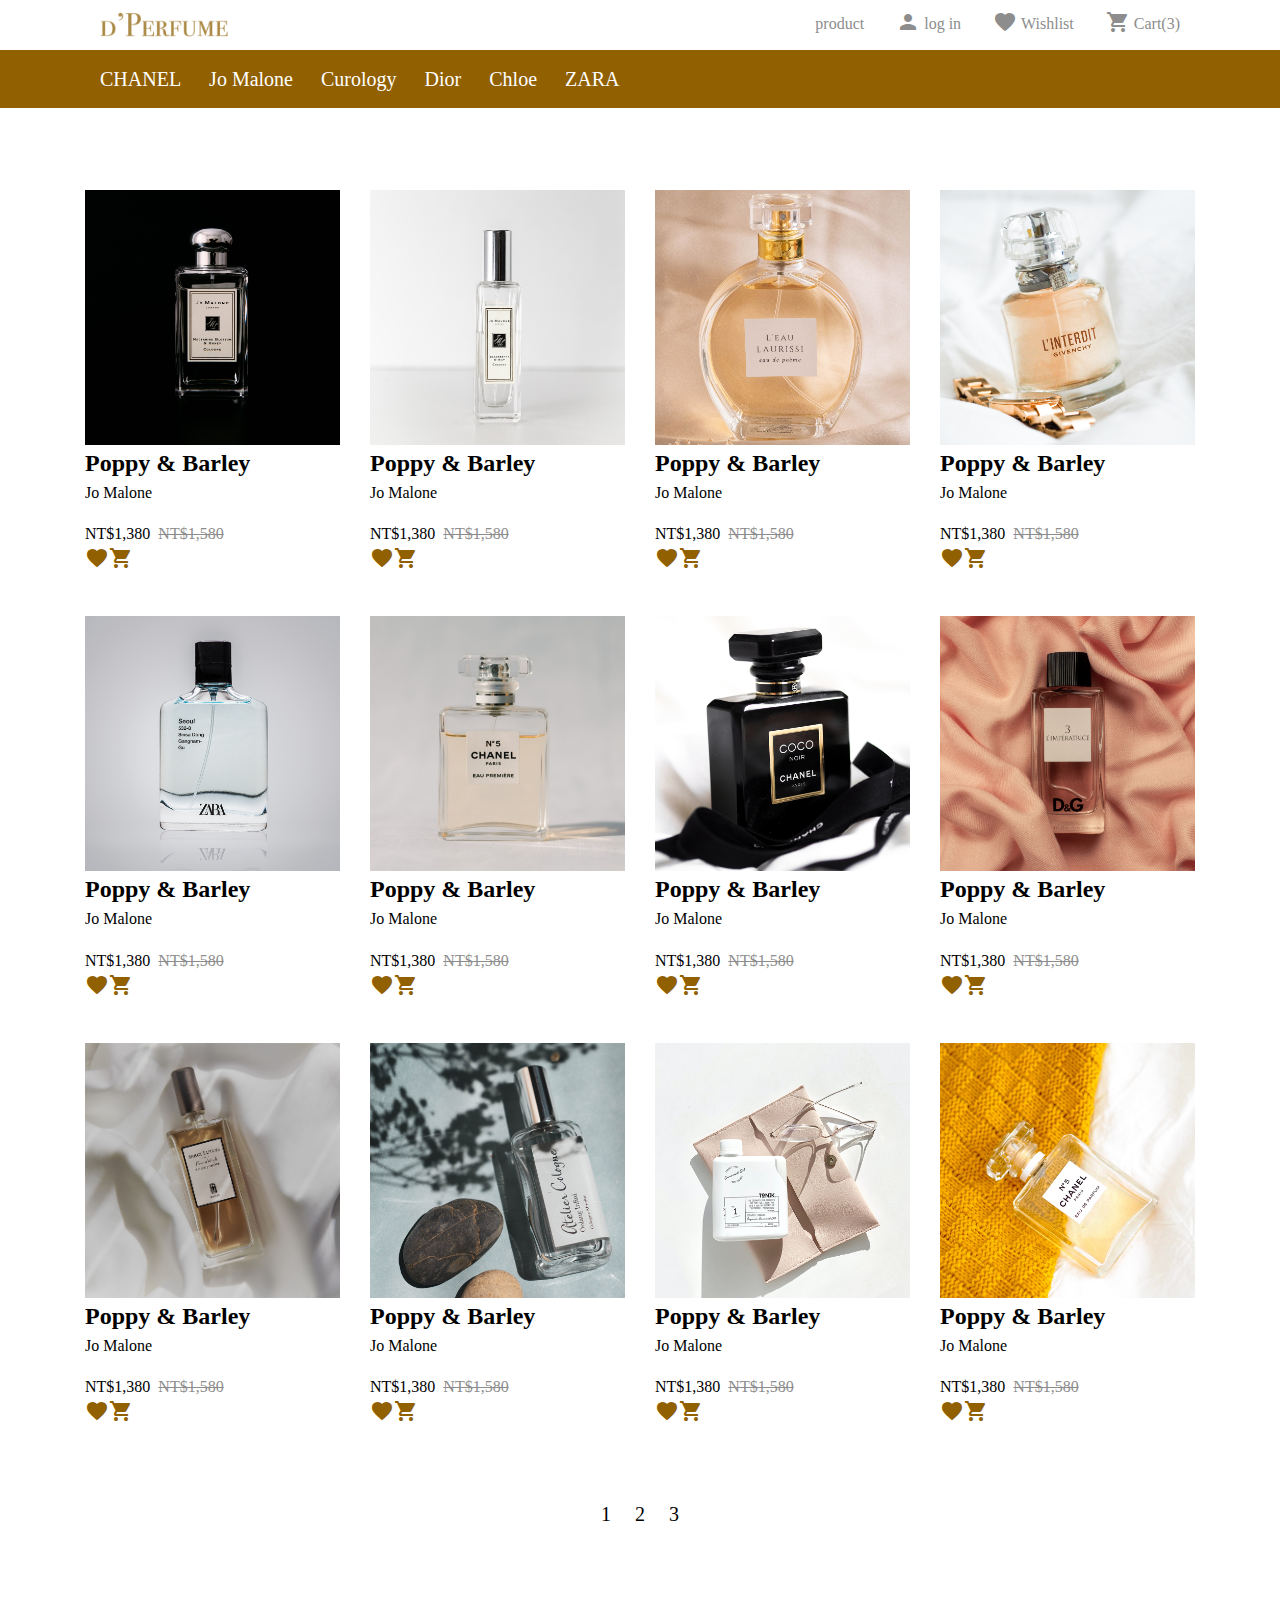
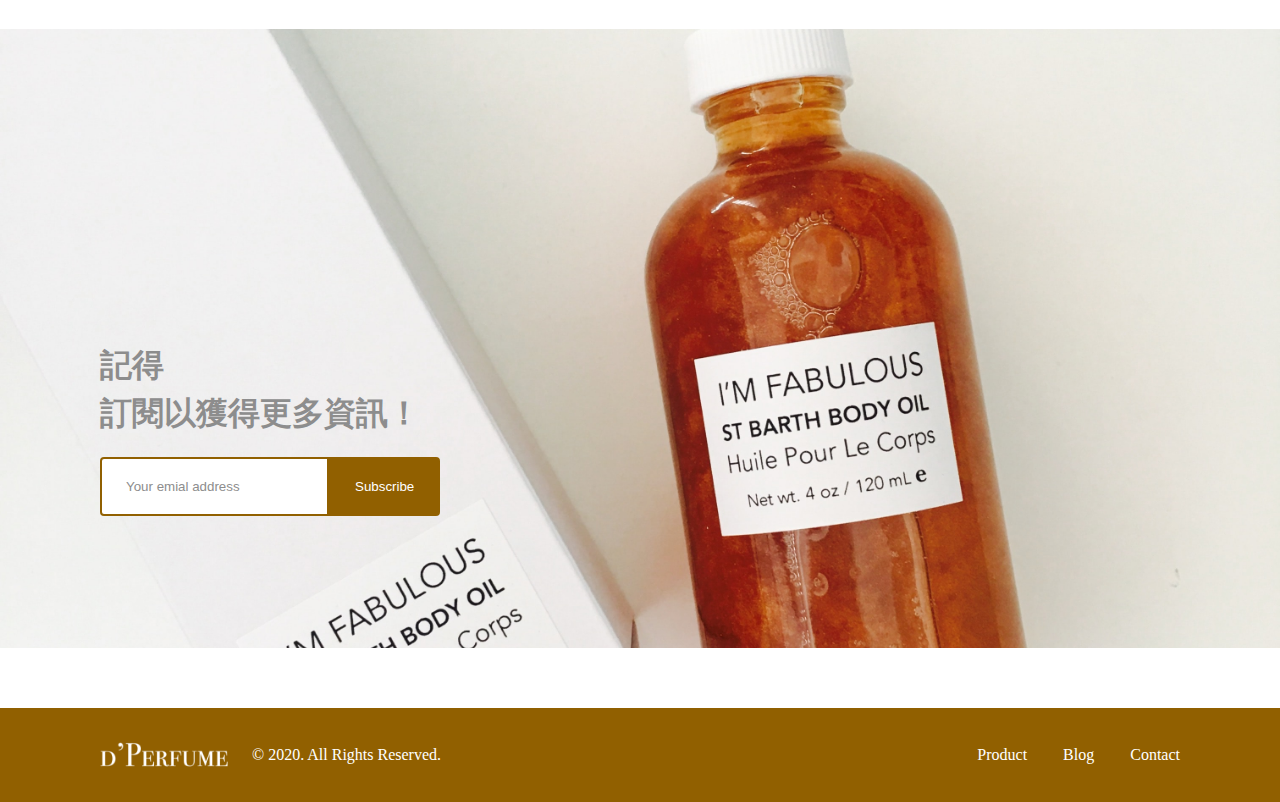
==== product.html @ 12d3c9f4 "專題審核初版" ====
<!DOCTYPE html>
<html lang="en">
<head>
    <meta charset="UTF-8">
    <meta name="viewport" content="width=device-width, initial-scale=1.0">
    <title>index</title>
    <!-- css -->
    <link rel="stylesheet" href="/css/all.css">
    <!-- Google Fonts -->
    <link rel="preconnect" href="https://fonts.googleapis.com">
    <link rel="preconnect" href="https://fonts.gstatic.com" crossorigin>
    <link href="https://fonts.googleapis.com/css2?family=Roboto:wght@100;300;400&display=swap" rel="stylesheet">
    <form action="#">
     <!-- Material Icons -->
    <link rel="stylesheet" href="https://fonts.googleapis.com/icon?family=Material+Icons">
</head>
<body>
    <div class="header">
        <div class="container d-flex jcsb aic">
            <h1><a href="index.html"><img src="./image/index/d’Perfume.png" alt="logo"></a></h1>
            <ul class="menu d-flex aic">
                <li>
                    <a href="/product.html">
                        <span class="material-icons">house</span>
                        <p>product</p>
                    </a>
                </li>
                <li>
                    <a href="#">
                        <span class="material-icons">person</span>
                        <p>log in</p>
                    </a>
                </li>
                <li>
                    <a href="#">
                        <span class="material-icons">favorite</span>
                        <p>Wishlist</p>
                    </a>
                </li>
                <li>
                    <a href="#">
                        <span class="material-icons">shopping_cart</span>
                        <p>Cart(3)</p>
                    </a>
                </li>
            </ul>
        </div>
    </div>

    <div class="navbar">
        <div class="container">
            <ul class="menu d-flex">
                <li><a href="#">CHANEL</a></li>
                <li><a href="#">Jo Malone</a></li>
                <li><a href="#">Curology</a></li>
                <li><a href="#">Dior</a></li>
                <li><a href="#">Chloe</a></li>
                <li><a href="#">ZARA</a></li>
            </ul>
        </div>
    </div>

    <div class="card-list">
        <ul class="container d-flex jcc">
            <li class="sale-card">
                <div class="card-pic">
                    <img src="/image/product/products1.jpg" alt="poppy">
                </div>
                <div class="card-text">
                    <h4>Poppy & Barley</h4>
                    <p>Jo Malone</p>
                    <span>NT$1,380</span><span class="original-price">NT$1,580</span><br>
                    <a href="#"><span class="material-icons">favorite</span></a><a><span class="material-icons">shopping_cart</span></a>
                </div>
            </li>
            <li class="sale-card">
                <div class="card-pic">
                    <img src="/image/product/products2.jpg" alt="poppy">
                </div>
                <div class="card-text">
                    <h4>Poppy & Barley</h4>
                    <p>Jo Malone</p>
                    <span>NT$1,380</span><span class="original-price">NT$1,580</span><br>
                    <a href="#"><span class="material-icons">favorite</span></a><a><span class="material-icons">shopping_cart</span></a>
                </div>
            </li>
            <li class="sale-card">
                <div class="card-pic">
                    <img src="/image/product/products3.jpg" alt="poppy">
                </div>
                <div class="card-text">
                    <h4>Poppy & Barley</h4>
                    <p>Jo Malone</p>
                    <span>NT$1,380</span><span class="original-price">NT$1,580</span><br>
                    <a href="#"><span class="material-icons">favorite</span></a><a><span class="material-icons">shopping_cart</span></a>
                </div>
            </li>
            <li class="sale-card">
                <div class="card-pic">
                    <img src="/image/product/products4.jpg" alt="poppy">
                </div>
                <div class="card-text">
                    <h4>Poppy & Barley</h4>
                    <p>Jo Malone</p>
                    <span>NT$1,380</span><span class="original-price">NT$1,580</span><br>
                    <a href="#"><span class="material-icons">favorite</span></a><a><span class="material-icons">shopping_cart</span></a>
                </div>
            </li>
            <li class="sale-card">
                <div class="card-pic">
                    <img src="/image/product/products5.jpg" alt="poppy">
                </div>
                <div class="card-text">
                    <h4>Poppy & Barley</h4>
                    <p>Jo Malone</p>
                    <span>NT$1,380</span><span class="original-price">NT$1,580</span><br>
                    <a href="#"><span class="material-icons">favorite</span></a><a><span class="material-icons">shopping_cart</span></a>
                </div>
            </li>
            <li class="sale-card">
                <div class="card-pic">
                    <img src="/image/product/products6.png" alt="poppy">
                </div>
                <div class="card-text">
                    <h4>Poppy & Barley</h4>
                    <p>Jo Malone</p>
                    <span>NT$1,380</span><span class="original-price">NT$1,580</span><br>
                    <a href="#"><span class="material-icons">favorite</span></a><a><span class="material-icons">shopping_cart</span></a>
                </div>
            </li>
            <li class="sale-card">
                <div class="card-pic">
                    <img src="/image/product/products7.jpg" alt="poppy">
                </div>
                <div class="card-text">
                    <h4>Poppy & Barley</h4>
                    <p>Jo Malone</p>
                    <span>NT$1,380</span><span class="original-price">NT$1,580</span><br>
                    <a href="#"><span class="material-icons">favorite</span></a><a><span class="material-icons">shopping_cart</span></a>
                </div>
            </li>
            <li class="sale-card">
                <div class="card-pic">
                    <img src="/image/product/products8.jpg" alt="poppy">
                </div>
                <div class="card-text">
                    <h4>Poppy & Barley</h4>
                    <p>Jo Malone</p>
                    <span>NT$1,380</span><span class="original-price">NT$1,580</span><br>
                    <a href="#"><span class="material-icons">favorite</span></a><a><span class="material-icons">shopping_cart</span></a>
                </div>
            </li>
            <li class="sale-card">
                <div class="card-pic">
                    <img src="/image/product/products9.jpg" alt="poppy">
                </div>
                <div class="card-text">
                    <h4>Poppy & Barley</h4>
                    <p>Jo Malone</p>
                    <span>NT$1,380</span><span class="original-price">NT$1,580</span><br>
                    <a href="#"><span class="material-icons">favorite</span></a><a><span class="material-icons">shopping_cart</span></a>
                </div>
            </li>
            <li class="sale-card">
                <div class="card-pic">
                    <img src="/image/product/products10.jpg" alt="poppy">
                </div>
                <div class="card-text">
                    <h4>Poppy & Barley</h4>
                    <p>Jo Malone</p>
                    <span>NT$1,380</span><span class="original-price">NT$1,580</span><br>
                    <a href="#"><span class="material-icons">favorite</span></a><a><span class="material-icons">shopping_cart</span></a>
                </div>
            </li>
            <li class="sale-card">
                <div class="card-pic">
                    <img src="/image/product/products11.jpg" alt="poppy">
                </div>
                <div class="card-text">
                    <h4>Poppy & Barley</h4>
                    <p>Jo Malone</p>
                    <span>NT$1,380</span><span class="original-price">NT$1,580</span><br>
                    <a href="#"><span class="material-icons">favorite</span></a><a><span class="material-icons">shopping_cart</span></a>
                </div>
            </li>
            <li class="sale-card">
                <div class="card-pic">
                    <img src="/image/product/products12.jpg" alt="poppy">
                </div>
                <div class="card-text">
                    <h4>Poppy & Barley</h4>
                    <p>Jo Malone</p>
                    <span>NT$1,380</span><span class="original-price">NT$1,580</span><br>
                    <a href="#"><span class="material-icons">favorite</span></a><a><span class="material-icons">shopping_cart</span></a>
                </div>
            </li>
        </ul>
        <div class="page">
            <a href="#" class="mr-20">1</a>
            <a href="#" class="mr-20">2</a>
            <a href="#">3</a>
        </div>
    </div>

    <div class="subs">
        <div class="container">
            <div class="subs-text">
                <h3>記得<br>訂閱以獲得更多資訊！</h3>
                <form action="#">
                    <input type="text" value="Your emial address"><input type="submit" value="Subscribe"></submit>
    
                </form>
            </div>
        </div>
    </div>
    
    <div class="footer">
            <div class="container d-flex jcsb aic">
                <div class="copyright">
                    <a href="#"><img src="/image/index/d’Logo.png" alt="logo"></a>
                    <span>© 2020. All Rights Reserved.</span>
                </div>
                    <ul class="menu d-flex">
                        <li><a href="#">Product</a></li>
                        <li><a href="#">Blog</a></li>
                        <li><a href="#">Contact</a></li>
                    </ul>
            </div>
    </div>
</body>
</html>
---- css/all.css ----
@charset "UTF-8";
/* http://meyerweb.com/eric/tools/css/reset/ 
   v2.0 | 20110126
   License: none (public domain)
*/
html, body, div, span, applet, object, iframe,
h1, h2, h3, h4, h5, h6, p, blockquote, pre,
a, abbr, acronym, address, big, cite, code,
del, dfn, em, img, ins, kbd, q, s, samp,
small, strike, strong, sub, sup, tt, var,
b, u, i, center,
dl, dt, dd, ol, ul, li,
fieldset, form, label, legend,
table, caption, tbody, tfoot, thead, tr, th, td,
article, aside, canvas, details, embed,
figure, figcaption, footer, header, hgroup,
menu, nav, output, ruby, section, summary,
time, mark, audio, video {
  margin: 0;
  padding: 0;
  border: 0;
  font-size: 100%;
  font: inherit;
  vertical-align: baseline;
}

/* HTML5 display-role reset for older browsers */
article, aside, details, figcaption, figure,
footer, header, hgroup, menu, nav, section {
  display: block;
}

body {
  line-height: 1;
}

ol, ul {
  list-style: none;
}

blockquote, q {
  quotes: none;
}

blockquote:before, blockquote:after,
q:before, q:after {
  content: "";
  content: none;
}

table {
  border-collapse: collapse;
  border-spacing: 0;
}

/* 自定義reset */
*, *:before, *:after {
  box-sizing: border-box;
  /*outline: 1px solid;*/
}

img {
  max-width: 100%;
  vertical-align: middle;
}

span {
  vertical-align: middle;
}

a {
  text-decoration: none;
}
a:hover {
  opacity: 0.8;
}

/* 通用樣式 */
body {
  font-family: "SF Pro Text", "Pingfang";
  line-height: 1.5;
}

.container {
  max-width: 1110px;
  margin: 0 auto;
  padding: 0 15px;
}

h2 {
  font-size: 40px;
  font-weight: bold;
}

h3 {
  font-size: 32px;
  font-weight: bold;
}

h4 {
  font-size: 24px;
  font-weight: bold;
}

a {
  color: #916000;
}
a:hover {
  opacity: 0.8;
}

.d-flex {
  display: flex;
}

.jcsb {
  justify-content: space-between;
}

.row-reverse {
  flex-direction: row-reverse;
}

.aic {
  align-items: center;
}

.jcc {
  justify-content: center;
}

.mr-20 {
  margin-right: 20px;
}

.mb-60 {
  margin-bottom: 60px;
}

/*Pages*/
/* index 樣式 */
.header {
  background: #fff;
}
.header a {
  color: #8D8D8D;
}
.header span {
  margin-top: 10px;
}
.header .menu {
  gap: 32px;
}
.header .menu p {
  display: inline;
}
@media (max-width: 767px) {
  .header .menu {
    max-height: 0px;
    overflow: hidden;
  }
}

.banner {
  background-image: url(/image/index/banner.jpg);
  background-size: cover;
  background-repeat: no-repeat;
  padding: 295px 0;
}
.banner h2, .banner p {
  color: #fff;
}
.banner p {
  font-size: 24px;
  margin-bottom: 16px;
}
.banner .bn-text {
  width: 50%;
  margin-left: auto;
}
.banner input[type=button] {
  text-align: center;
  font-size: 20px;
  color: #fff;
  background: none;
  border: 2px solid #FFFFFF;
  border-radius: 30px;
  padding: 8px 132px;
}
.banner input[type=button]:hover {
  background: rgba(255, 255, 255, 0.2);
  color: #fff;
}
@media (max-width: 767px) {
  .banner .bn-text {
    width: 100%;
    text-align: center;
    margin: 0 auto;
  }
}

.product-list p {
  font-size: 20px;
  margin-bottom: 52px;
}
@media (max-width: 767px) {
  .product-list p p {
    margin-bottom: 8px;
  }
}
.product-list .info-text, .product-list .info-pic, .product-list .info-text-double, .product-list .info-text-double {
  max-width: 50%;
  overflow: clip;
}
@media (max-width: 767px) {
  .product-list .info-text, .product-list .info-pic, .product-list .info-text-double, .product-list .info-text-double {
    max-width: 100%;
  }
}
.product-list .info-text, .product-list .info-text-double {
  padding: 0 110px;
  align-self: center;
}
@media (max-width: 992px) {
  .product-list .info-text, .product-list .info-text-double {
    padding: 0 55px;
  }
}
@media (max-width: 767px) {
  .product-list .info-text, .product-list .info-text-double {
    padding: 0px;
  }
}
.product-list .info-text-double {
  padding: 92px 110px;
}
.product-list .info-text-double h4 {
  margin-bottom: 4px;
}
.product-list .info-text-double p {
  font-size: 16px;
}
@media (max-width: 767px) {
  .product-list .info-text-double {
    padding: 0px;
  }
  .product-list .info-text-double p {
    margin-bottom: 20px;
  }
}
.product-list .btn {
  display: block;
  text-align: center;
  color: #000;
  border: 1px solid #000;
  border-radius: 30px;
  padding: 18px;
}
.product-list .btn a {
  display: block;
}
.product-list .btn:hover {
  background: rgba(0, 0, 0, 0.2);
}
@media (max-width: 767px) {
  .product-list .container .info-card {
    flex-direction: column;
  }
}

.sale-list {
  background: #E0E0E0;
  padding: 40px 0;
}
.sale-list .container {
  gap: 30px;
}
@media (max-width: 767px) {
  .sale-list .container {
    flex-direction: column;
    justify-content: center;
    align-items: center;
  }
}
.sale-list .card-pic {
  margin-bottom: 8px;
}
@media (max-width: 767px) {
  .sale-list .card-pic {
    max-width: 768px;
    overflow: clip;
  }
}

p, span {
  margin-bottom: 16px;
}

.original-price {
  color: #8D8D8D;
  text-decoration: line-through;
  margin-left: 8px;
}

@media (max-width: 767px) {
  .sale-list {
    max-width: 100%;
  }
}

.news .news-text {
  max-width: 32%;
  margin-left: 30px;
  align-self: center;
}
@media (max-width: 767px) {
  .news .news-text {
    max-width: 100%;
    margin: 0;
  }
}
.news p {
  margin-bottom: 16px;
}
.news .text-b {
  font-size: 20px;
}
@media (max-width: 767px) {
  .news .container {
    flex-direction: column;
  }
}

.subs {
  background-image: url(/image/index/footer.jpg);
  background-size: cover;
  background-position: center;
  padding: 312px 0 132px 0;
}
@media (max-width: 767px) {
  .subs {
    background-position: left;
    background-size: 150%;
  }
}
.subs h3 {
  color: #8D8D8D;
  padding-bottom: 20px;
}
.subs input[type=text] {
  background: #FFF;
  color: #8D8D8D;
  border: 2px solid #916000;
  border-radius: 4px 0 0 4px;
  padding: 20px 24px;
}
.subs input[type=submit] {
  background: #916000;
  color: #FFF;
  border: 2px solid #916000;
  border-radius: 0 4px 4px 0;
  padding: 20px 24px;
}

.footer {
  background: #916000;
  padding: 28px 0;
}
.footer a, .footer span {
  color: #FFFFFF;
}
.footer img {
  margin-right: 20px;
}
.footer .menu {
  gap: 36px;
}
@media (max-width: 767px) {
  .footer .menu {
    width: 0px;
    max-height: 0px;
    overflow: hidden;
    display: none;
  }
}

.banner, .product-list, .sale-list, .news, .subs {
  margin-bottom: 60px;
}
@media (max-width: 767px) {
  .banner, .product-list, .sale-list, .news, .subs {
    margin-bottom: 40px;
  }
}

/* product 樣式 */
.header {
  background: #fff;
}
.header a {
  color: #8D8D8D;
}
.header span {
  margin-top: 10px;
}
.header .menu {
  gap: 32px;
}
.header .menu p {
  display: inline;
}
@media (max-width: 767px) {
  .header {
    padding: 9px 0;
  }
  .header img {
    width: 128px;
  }
  .header .menu {
    max-height: 0px;
    overflow: hidden;
  }
}

.navbar {
  background: #916000;
  margin-bottom: 42px;
}
.navbar .menu {
  gap: 28px;
}
.navbar a {
  display: block;
  color: #FFF;
  font-size: 20px;
  padding: 14px 0;
}
@media (max-width: 767px) {
  .navbar {
    max-height: 0px;
    overflow: hidden;
  }
  .navbar img {
    width: 128px;
  }
}

.card-list {
  padding: 40px 0;
}
.card-list .container {
  gap: 30px;
}
.card-list .container {
  max-width: 100%;
  flex-wrap: wrap;
}
@media (max-width: 767px) {
  .card-list .container {
    max-width: 100%;
    flex-wrap: wrap;
    justify-content: center;
  }
}
.card-list .card-pic {
  max-width: 255px;
  overflow: clip;
}
.card-list a {
  color: #916000;
}
.card-list .original-price {
  color: #8D8D8D;
  text-decoration: line-through;
  margin-left: 8px;
}
.card-list .page {
  text-align: center;
  margin: 60px 0;
}
@media (max-width: 767px) {
  .card-list .page {
    margin: 40px 0;
  }
}
.card-list .page a {
  font-size: 20px;
  color: #000;
}
.card-list .page a:hover {
  color: #916000;
  text-decoration: underline;
}

.subs {
  background-image: url(/image/index/footer.jpg);
  background-size: cover;
  background-position: center;
  padding: 312px 0 132px 0;
}
@media (max-width: 767px) {
  .subs {
    background-position: left;
    background-size: 150%;
  }
}
.subs h3 {
  color: #8D8D8D;
  padding-bottom: 20px;
}
.subs input[type=text] {
  background: #FFF;
  color: #8D8D8D;
  border: 2px solid #916000;
  border-radius: 4px 0 0 4px;
  padding: 20px 24px;
}
.subs input[type=submit] {
  background: #916000;
  color: #FFF;
  border: 2px solid #916000;
  border-radius: 0 4px 4px 0;
  padding: 20px 24px;
}

.footer {
  background: #916000;
  padding: 28px 0;
}
.footer a, .footer span {
  color: #FFFFFF;
}
.footer img {
  margin-right: 20px;
}
.footer .menu {
  gap: 36px;
}
@media (max-width: 767px) {
  .footer .menu {
    width: 0px;
    max-height: 0px;
    overflow: hidden;
    display: none;
  }
}/*# sourceMappingURL=all.css.map */
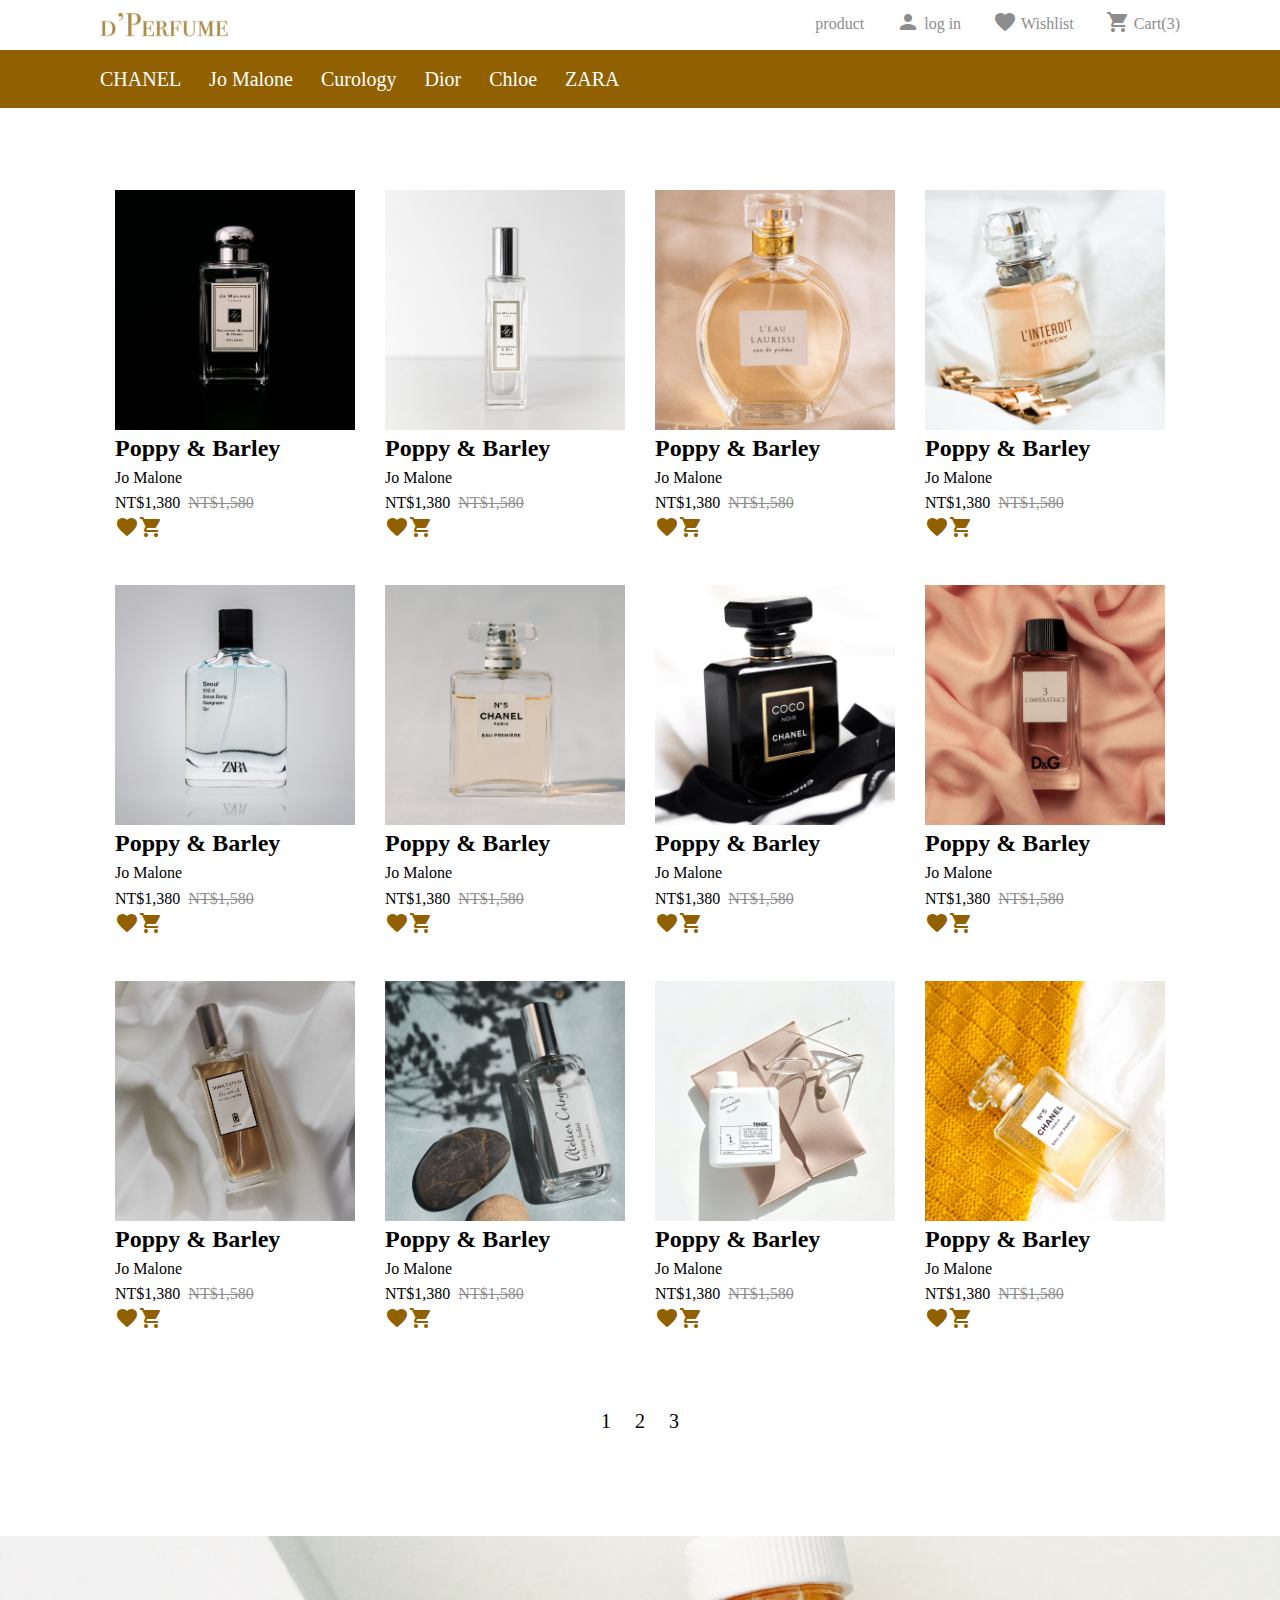
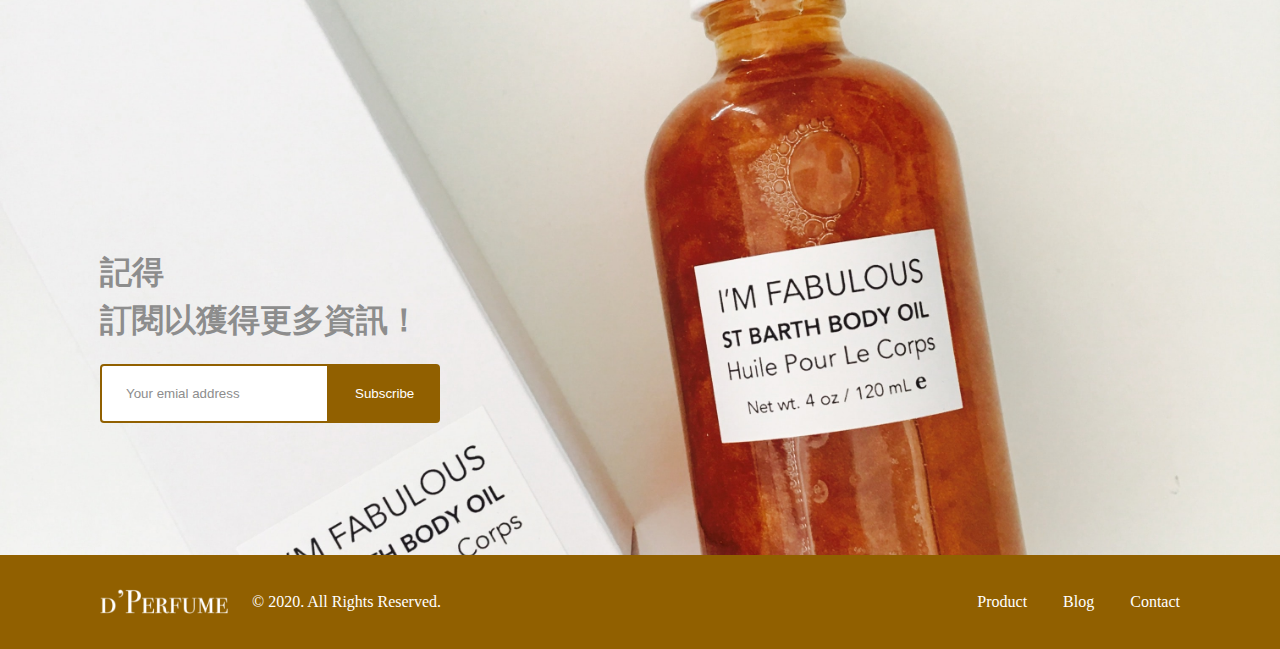
==== commit 38f76d93: "修正版本-1" ====
--- a/product.html
+++ b/product.html
@@ -5,7 +5,7 @@
     <meta name="viewport" content="width=device-width, initial-scale=1.0">
     <title>index</title>
     <!-- css -->
-    <link rel="stylesheet" href="/css/all.css">
+    <link rel="stylesheet" href="./css/all.css">
     <!-- Google Fonts -->
     <link rel="preconnect" href="https://fonts.googleapis.com">
     <link rel="preconnect" href="https://fonts.gstatic.com" crossorigin>
@@ -17,10 +17,10 @@
 <body>
     <div class="header">
         <div class="container d-flex jcsb aic">
-            <h1><a href="index.html"><img src="./image/index/d’Perfume.png" alt="logo"></a></h1>
+            <h1><a href="./index.html"><img src="./image/index/d’Perfume.png" alt="logo"></a></h1>
             <ul class="menu d-flex aic">
                 <li>
-                    <a href="/product.html">
+                    <a href="./product.html">
                         <span class="material-icons">house</span>
                         <p>product</p>
                     </a>
@@ -64,128 +64,128 @@
         <ul class="container d-flex jcc">
             <li class="sale-card">
                 <div class="card-pic">
-                    <img src="/image/product/products1.jpg" alt="poppy">
-                </div>
-                <div class="card-text">
-                    <h4>Poppy & Barley</h4>
-                    <p>Jo Malone</p>
-                    <span>NT$1,380</span><span class="original-price">NT$1,580</span><br>
-                    <a href="#"><span class="material-icons">favorite</span></a><a><span class="material-icons">shopping_cart</span></a>
-                </div>
-            </li>
-            <li class="sale-card">
-                <div class="card-pic">
-                    <img src="/image/product/products2.jpg" alt="poppy">
-                </div>
-                <div class="card-text">
-                    <h4>Poppy & Barley</h4>
-                    <p>Jo Malone</p>
-                    <span>NT$1,380</span><span class="original-price">NT$1,580</span><br>
-                    <a href="#"><span class="material-icons">favorite</span></a><a><span class="material-icons">shopping_cart</span></a>
-                </div>
-            </li>
-            <li class="sale-card">
-                <div class="card-pic">
-                    <img src="/image/product/products3.jpg" alt="poppy">
-                </div>
-                <div class="card-text">
-                    <h4>Poppy & Barley</h4>
-                    <p>Jo Malone</p>
-                    <span>NT$1,380</span><span class="original-price">NT$1,580</span><br>
-                    <a href="#"><span class="material-icons">favorite</span></a><a><span class="material-icons">shopping_cart</span></a>
-                </div>
-            </li>
-            <li class="sale-card">
-                <div class="card-pic">
-                    <img src="/image/product/products4.jpg" alt="poppy">
-                </div>
-                <div class="card-text">
-                    <h4>Poppy & Barley</h4>
-                    <p>Jo Malone</p>
-                    <span>NT$1,380</span><span class="original-price">NT$1,580</span><br>
-                    <a href="#"><span class="material-icons">favorite</span></a><a><span class="material-icons">shopping_cart</span></a>
-                </div>
-            </li>
-            <li class="sale-card">
-                <div class="card-pic">
-                    <img src="/image/product/products5.jpg" alt="poppy">
-                </div>
-                <div class="card-text">
-                    <h4>Poppy & Barley</h4>
-                    <p>Jo Malone</p>
-                    <span>NT$1,380</span><span class="original-price">NT$1,580</span><br>
-                    <a href="#"><span class="material-icons">favorite</span></a><a><span class="material-icons">shopping_cart</span></a>
-                </div>
-            </li>
-            <li class="sale-card">
-                <div class="card-pic">
-                    <img src="/image/product/products6.png" alt="poppy">
-                </div>
-                <div class="card-text">
-                    <h4>Poppy & Barley</h4>
-                    <p>Jo Malone</p>
-                    <span>NT$1,380</span><span class="original-price">NT$1,580</span><br>
-                    <a href="#"><span class="material-icons">favorite</span></a><a><span class="material-icons">shopping_cart</span></a>
-                </div>
-            </li>
-            <li class="sale-card">
-                <div class="card-pic">
-                    <img src="/image/product/products7.jpg" alt="poppy">
-                </div>
-                <div class="card-text">
-                    <h4>Poppy & Barley</h4>
-                    <p>Jo Malone</p>
-                    <span>NT$1,380</span><span class="original-price">NT$1,580</span><br>
-                    <a href="#"><span class="material-icons">favorite</span></a><a><span class="material-icons">shopping_cart</span></a>
-                </div>
-            </li>
-            <li class="sale-card">
-                <div class="card-pic">
-                    <img src="/image/product/products8.jpg" alt="poppy">
-                </div>
-                <div class="card-text">
-                    <h4>Poppy & Barley</h4>
-                    <p>Jo Malone</p>
-                    <span>NT$1,380</span><span class="original-price">NT$1,580</span><br>
-                    <a href="#"><span class="material-icons">favorite</span></a><a><span class="material-icons">shopping_cart</span></a>
-                </div>
-            </li>
-            <li class="sale-card">
-                <div class="card-pic">
-                    <img src="/image/product/products9.jpg" alt="poppy">
-                </div>
-                <div class="card-text">
-                    <h4>Poppy & Barley</h4>
-                    <p>Jo Malone</p>
-                    <span>NT$1,380</span><span class="original-price">NT$1,580</span><br>
-                    <a href="#"><span class="material-icons">favorite</span></a><a><span class="material-icons">shopping_cart</span></a>
-                </div>
-            </li>
-            <li class="sale-card">
-                <div class="card-pic">
-                    <img src="/image/product/products10.jpg" alt="poppy">
-                </div>
-                <div class="card-text">
-                    <h4>Poppy & Barley</h4>
-                    <p>Jo Malone</p>
-                    <span>NT$1,380</span><span class="original-price">NT$1,580</span><br>
-                    <a href="#"><span class="material-icons">favorite</span></a><a><span class="material-icons">shopping_cart</span></a>
-                </div>
-            </li>
-            <li class="sale-card">
-                <div class="card-pic">
-                    <img src="/image/product/products11.jpg" alt="poppy">
-                </div>
-                <div class="card-text">
-                    <h4>Poppy & Barley</h4>
-                    <p>Jo Malone</p>
-                    <span>NT$1,380</span><span class="original-price">NT$1,580</span><br>
-                    <a href="#"><span class="material-icons">favorite</span></a><a><span class="material-icons">shopping_cart</span></a>
-                </div>
-            </li>
-            <li class="sale-card">
-                <div class="card-pic">
-                    <img src="/image/product/products12.jpg" alt="poppy">
+                    <img src="./image/product/products1.jpg" alt="poppy">
+                </div>
+                <div class="card-text">
+                    <h4>Poppy & Barley</h4>
+                    <p>Jo Malone</p>
+                    <span>NT$1,380</span><span class="original-price">NT$1,580</span><br>
+                    <a href="#"><span class="material-icons">favorite</span></a><a><span class="material-icons">shopping_cart</span></a>
+                </div>
+            </li>
+            <li class="sale-card">
+                <div class="card-pic">
+                    <img src="./image/product/products2.jpg" alt="poppy">
+                </div>
+                <div class="card-text">
+                    <h4>Poppy & Barley</h4>
+                    <p>Jo Malone</p>
+                    <span>NT$1,380</span><span class="original-price">NT$1,580</span><br>
+                    <a href="#"><span class="material-icons">favorite</span></a><a><span class="material-icons">shopping_cart</span></a>
+                </div>
+            </li>
+            <li class="sale-card">
+                <div class="card-pic">
+                    <img src="./image/product/products3.jpg" alt="poppy">
+                </div>
+                <div class="card-text">
+                    <h4>Poppy & Barley</h4>
+                    <p>Jo Malone</p>
+                    <span>NT$1,380</span><span class="original-price">NT$1,580</span><br>
+                    <a href="#"><span class="material-icons">favorite</span></a><a><span class="material-icons">shopping_cart</span></a>
+                </div>
+            </li>
+            <li class="sale-card">
+                <div class="card-pic">
+                    <img src="./image/product/products4.jpg" alt="poppy">
+                </div>
+                <div class="card-text">
+                    <h4>Poppy & Barley</h4>
+                    <p>Jo Malone</p>
+                    <span>NT$1,380</span><span class="original-price">NT$1,580</span><br>
+                    <a href="#"><span class="material-icons">favorite</span></a><a><span class="material-icons">shopping_cart</span></a>
+                </div>
+            </li>
+            <li class="sale-card">
+                <div class="card-pic">
+                    <img src="./image/product/products5.jpg" alt="poppy">
+                </div>
+                <div class="card-text">
+                    <h4>Poppy & Barley</h4>
+                    <p>Jo Malone</p>
+                    <span>NT$1,380</span><span class="original-price">NT$1,580</span><br>
+                    <a href="#"><span class="material-icons">favorite</span></a><a><span class="material-icons">shopping_cart</span></a>
+                </div>
+            </li>
+            <li class="sale-card">
+                <div class="card-pic">
+                    <img src="./image/product/products6.png" alt="poppy">
+                </div>
+                <div class="card-text">
+                    <h4>Poppy & Barley</h4>
+                    <p>Jo Malone</p>
+                    <span>NT$1,380</span><span class="original-price">NT$1,580</span><br>
+                    <a href="#"><span class="material-icons">favorite</span></a><a><span class="material-icons">shopping_cart</span></a>
+                </div>
+            </li>
+            <li class="sale-card">
+                <div class="card-pic">
+                    <img src="./image/product/products7.jpg" alt="poppy">
+                </div>
+                <div class="card-text">
+                    <h4>Poppy & Barley</h4>
+                    <p>Jo Malone</p>
+                    <span>NT$1,380</span><span class="original-price">NT$1,580</span><br>
+                    <a href="#"><span class="material-icons">favorite</span></a><a><span class="material-icons">shopping_cart</span></a>
+                </div>
+            </li>
+            <li class="sale-card">
+                <div class="card-pic">
+                    <img src="./image/product/products8.jpg" alt="poppy">
+                </div>
+                <div class="card-text">
+                    <h4>Poppy & Barley</h4>
+                    <p>Jo Malone</p>
+                    <span>NT$1,380</span><span class="original-price">NT$1,580</span><br>
+                    <a href="#"><span class="material-icons">favorite</span></a><a><span class="material-icons">shopping_cart</span></a>
+                </div>
+            </li>
+            <li class="sale-card">
+                <div class="card-pic">
+                    <img src="./image/product/products9.jpg" alt="poppy">
+                </div>
+                <div class="card-text">
+                    <h4>Poppy & Barley</h4>
+                    <p>Jo Malone</p>
+                    <span>NT$1,380</span><span class="original-price">NT$1,580</span><br>
+                    <a href="#"><span class="material-icons">favorite</span></a><a><span class="material-icons">shopping_cart</span></a>
+                </div>
+            </li>
+            <li class="sale-card">
+                <div class="card-pic">
+                    <img src="./image/product/products10.jpg" alt="poppy">
+                </div>
+                <div class="card-text">
+                    <h4>Poppy & Barley</h4>
+                    <p>Jo Malone</p>
+                    <span>NT$1,380</span><span class="original-price">NT$1,580</span><br>
+                    <a href="#"><span class="material-icons">favorite</span></a><a><span class="material-icons">shopping_cart</span></a>
+                </div>
+            </li>
+            <li class="sale-card">
+                <div class="card-pic">
+                    <img src="./image/product/products11.jpg" alt="poppy">
+                </div>
+                <div class="card-text">
+                    <h4>Poppy & Barley</h4>
+                    <p>Jo Malone</p>
+                    <span>NT$1,380</span><span class="original-price">NT$1,580</span><br>
+                    <a href="#"><span class="material-icons">favorite</span></a><a><span class="material-icons">shopping_cart</span></a>
+                </div>
+            </li>
+            <li class="sale-card">
+                <div class="card-pic">
+                    <img src="./image/product/products12.jpg" alt="poppy">
                 </div>
                 <div class="card-text">
                     <h4>Poppy & Barley</h4>
@@ -217,7 +217,7 @@
     <div class="footer">
             <div class="container d-flex jcsb aic">
                 <div class="copyright">
-                    <a href="#"><img src="/image/index/d’Logo.png" alt="logo"></a>
+                    <a href="#"><img src="./image/index/d’Logo.png" alt="logo"></a>
                     <span>© 2020. All Rights Reserved.</span>
                 </div>
                     <ul class="menu d-flex">
--- a/css/all.css
+++ b/css/all.css
@@ -162,7 +162,7 @@
 }
 
 .banner {
-  background-image: url(/image/index/banner.jpg);
+  background-image: url("/image/index/banner.jpg");
   background-size: cover;
   background-repeat: no-repeat;
   padding: 295px 0;
@@ -332,7 +332,7 @@
 }
 
 .subs {
-  background-image: url(/image/index/footer.jpg);
+  background-image: url("/image/index/footer.jpg");
   background-size: cover;
   background-position: center;
   padding: 312px 0 132px 0;
@@ -384,11 +384,11 @@
   }
 }
 
-.banner, .product-list, .sale-list, .news, .subs {
+.banner, .product-list, .sale-list, .news {
   margin-bottom: 60px;
 }
 @media (max-width: 767px) {
-  .banner, .product-list, .sale-list, .news, .subs {
+  .banner, .product-list, .sale-list, .news {
     margin-bottom: 40px;
   }
 }
@@ -449,11 +449,8 @@
   padding: 40px 0;
 }
 .card-list .container {
+  flex-wrap: wrap;
   gap: 30px;
-}
-.card-list .container {
-  max-width: 100%;
-  flex-wrap: wrap;
 }
 @media (max-width: 767px) {
   .card-list .container {
@@ -463,8 +460,11 @@
   }
 }
 .card-list .card-pic {
-  max-width: 255px;
+  max-width: 240px;
   overflow: clip;
+}
+.card-list p {
+  margin: 0;
 }
 .card-list a {
   color: #916000;
@@ -493,7 +493,7 @@
 }
 
 .subs {
-  background-image: url(/image/index/footer.jpg);
+  background-image: url("/image/index/footer.jpg");
   background-size: cover;
   background-position: center;
   padding: 312px 0 132px 0;
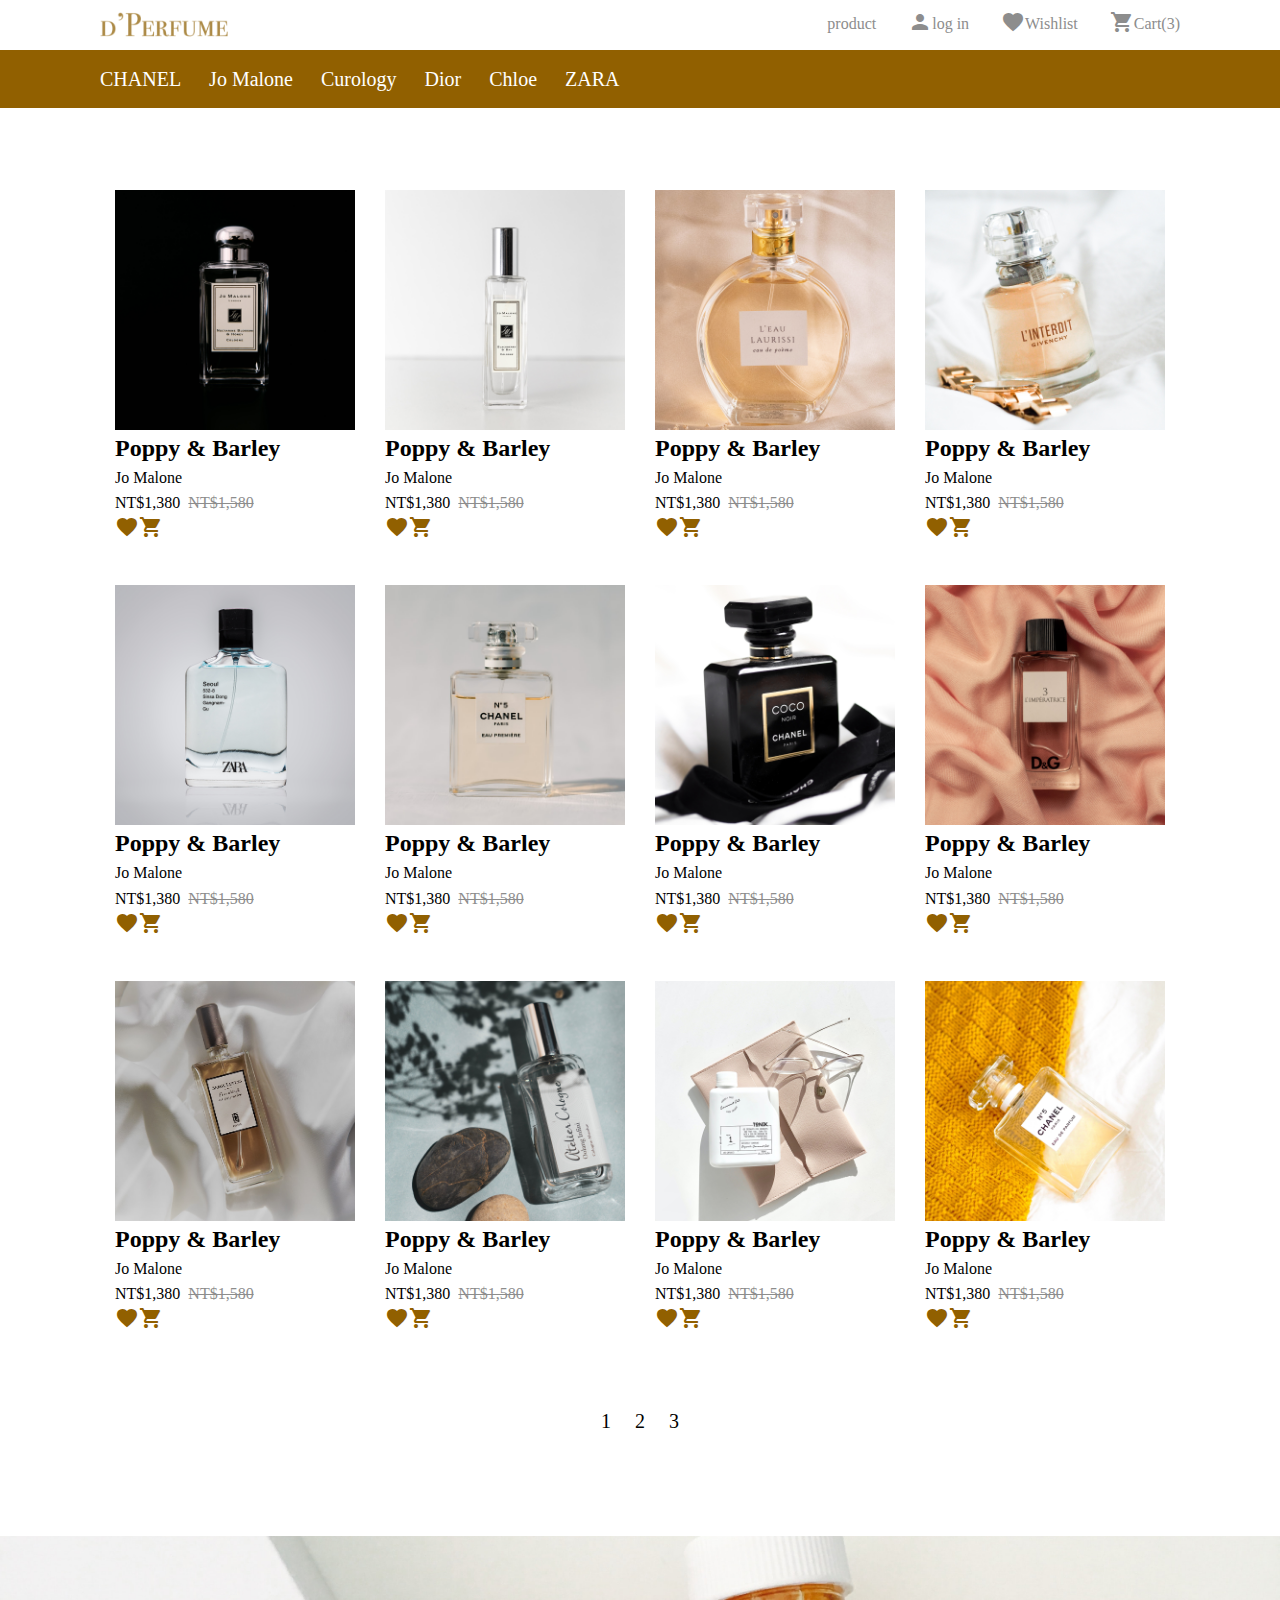
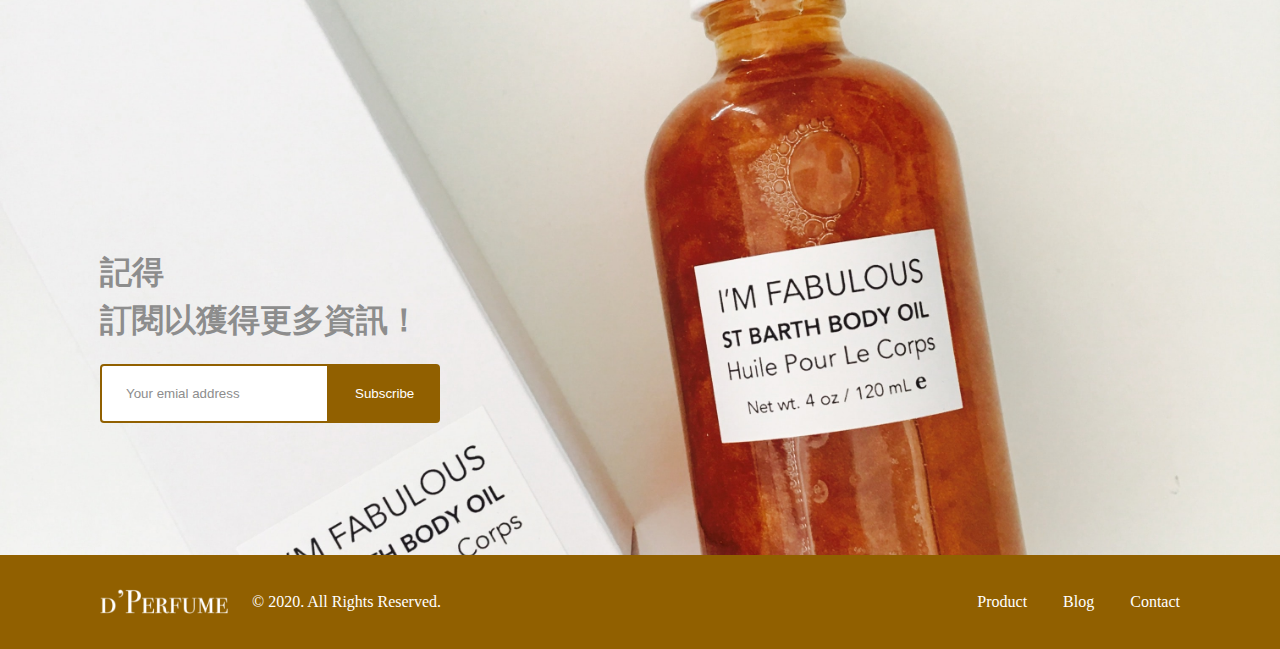
==== commit fc3a259c: "修改版本-1" ====
--- a/product.html
+++ b/product.html
@@ -1,51 +1,47 @@
 <!DOCTYPE html>
 <html lang="en">
 <head>
-    <meta charset="UTF-8">
-    <meta name="viewport" content="width=device-width, initial-scale=1.0">
-    <title>index</title>
-    <!-- css -->
-    <link rel="stylesheet" href="./css/all.css">
-    <!-- Google Fonts -->
-    <link rel="preconnect" href="https://fonts.googleapis.com">
-    <link rel="preconnect" href="https://fonts.gstatic.com" crossorigin>
-    <link href="https://fonts.googleapis.com/css2?family=Roboto:wght@100;300;400&display=swap" rel="stylesheet">
-    <form action="#">
-     <!-- Material Icons -->
-    <link rel="stylesheet" href="https://fonts.googleapis.com/icon?family=Material+Icons">
+        <meta charset="UTF-8">
+        <meta name="viewport" content="width=device-width, initial-scale=1.0">
+        <title>index</title>
+        <!-- css -->
+        <link rel="stylesheet" href="./css/all.css">
+        <!-- Google Fonts -->
+        <link rel="preconnect" href="https://fonts.googleapis.com">
+        <link rel="preconnect" href="https://fonts.gstatic.com" crossorigin>
+        <link href="https://fonts.googleapis.com/css2?family=Roboto:wght@100;300;400&display=swap" rel="stylesheet">
+         <!-- Material Icons -->
+        <link rel="stylesheet" href="https://fonts.googleapis.com/icon?family=Material+Icons">
+        <link rel="stylesheet" href="https://fonts.googleapis.com/css2?family=Material+Symbols+Outlined:opsz,wght,FILL,GRAD@20..48,100..700,0..1,-50..200" />
 </head>
 <body>
-    <div class="header">
-        <div class="container d-flex jcsb aic">
-            <h1><a href="./index.html"><img src="./image/index/d’Perfume.png" alt="logo"></a></h1>
-            <ul class="menu d-flex aic">
-                <li>
-                    <a href="./product.html">
-                        <span class="material-icons">house</span>
-                        <p>product</p>
-                    </a>
-                </li>
-                <li>
-                    <a href="#">
-                        <span class="material-icons">person</span>
-                        <p>log in</p>
-                    </a>
-                </li>
-                <li>
-                    <a href="#">
-                        <span class="material-icons">favorite</span>
-                        <p>Wishlist</p>
-                    </a>
-                </li>
-                <li>
-                    <a href="#">
-                        <span class="material-icons">shopping_cart</span>
-                        <p>Cart(3)</p>
-                    </a>
-                </li>
-            </ul>
-        </div>
-    </div>
+        <div class="header">
+            <div class="container d-flex jcsb aic">
+                <h1><a href="index.html"><img src="./image/index/d’Perfume.png" alt="logo"></a></h1>
+                <ul class="menu d-flex aic">
+                    <li>
+                        <a href="product.html"><span class="material-icons">house</span>product</a>
+                    </li>
+                    <li>
+                        <a href="#"><span class="material-icons">person</span>log in</a>
+                    </li>
+                    <li>
+                        <a href="#"><span class="material-icons">favorite</span>Wishlist</a>
+                    </li>
+                    <li>
+                        <a href="#"><span class="material-icons">shopping_cart</span>Cart(3)</a>
+                    </li>
+                </ul>
+                <ul class="phone-menu">
+                    <li>
+                        <a href="#"><span class="material-icons">shopping_cart</span></a>
+                    </li>
+                    <li>
+                        <a href="#"><span class="material-symbols-outlined">menu</span></a>
+                    </li>
+                </ul>
+            </div>
+        </div>
 
     <div class="navbar">
         <div class="container">
@@ -64,131 +60,131 @@
         <ul class="container d-flex jcc">
             <li class="sale-card">
                 <div class="card-pic">
-                    <img src="./image/product/products1.jpg" alt="poppy">
-                </div>
-                <div class="card-text">
-                    <h4>Poppy & Barley</h4>
-                    <p>Jo Malone</p>
-                    <span>NT$1,380</span><span class="original-price">NT$1,580</span><br>
-                    <a href="#"><span class="material-icons">favorite</span></a><a><span class="material-icons">shopping_cart</span></a>
-                </div>
-            </li>
-            <li class="sale-card">
-                <div class="card-pic">
-                    <img src="./image/product/products2.jpg" alt="poppy">
-                </div>
-                <div class="card-text">
-                    <h4>Poppy & Barley</h4>
-                    <p>Jo Malone</p>
-                    <span>NT$1,380</span><span class="original-price">NT$1,580</span><br>
-                    <a href="#"><span class="material-icons">favorite</span></a><a><span class="material-icons">shopping_cart</span></a>
-                </div>
-            </li>
-            <li class="sale-card">
-                <div class="card-pic">
-                    <img src="./image/product/products3.jpg" alt="poppy">
-                </div>
-                <div class="card-text">
-                    <h4>Poppy & Barley</h4>
-                    <p>Jo Malone</p>
-                    <span>NT$1,380</span><span class="original-price">NT$1,580</span><br>
-                    <a href="#"><span class="material-icons">favorite</span></a><a><span class="material-icons">shopping_cart</span></a>
-                </div>
-            </li>
-            <li class="sale-card">
-                <div class="card-pic">
-                    <img src="./image/product/products4.jpg" alt="poppy">
-                </div>
-                <div class="card-text">
-                    <h4>Poppy & Barley</h4>
-                    <p>Jo Malone</p>
-                    <span>NT$1,380</span><span class="original-price">NT$1,580</span><br>
-                    <a href="#"><span class="material-icons">favorite</span></a><a><span class="material-icons">shopping_cart</span></a>
-                </div>
-            </li>
-            <li class="sale-card">
-                <div class="card-pic">
-                    <img src="./image/product/products5.jpg" alt="poppy">
-                </div>
-                <div class="card-text">
-                    <h4>Poppy & Barley</h4>
-                    <p>Jo Malone</p>
-                    <span>NT$1,380</span><span class="original-price">NT$1,580</span><br>
-                    <a href="#"><span class="material-icons">favorite</span></a><a><span class="material-icons">shopping_cart</span></a>
-                </div>
-            </li>
-            <li class="sale-card">
-                <div class="card-pic">
-                    <img src="./image/product/products6.png" alt="poppy">
-                </div>
-                <div class="card-text">
-                    <h4>Poppy & Barley</h4>
-                    <p>Jo Malone</p>
-                    <span>NT$1,380</span><span class="original-price">NT$1,580</span><br>
-                    <a href="#"><span class="material-icons">favorite</span></a><a><span class="material-icons">shopping_cart</span></a>
-                </div>
-            </li>
-            <li class="sale-card">
-                <div class="card-pic">
-                    <img src="./image/product/products7.jpg" alt="poppy">
-                </div>
-                <div class="card-text">
-                    <h4>Poppy & Barley</h4>
-                    <p>Jo Malone</p>
-                    <span>NT$1,380</span><span class="original-price">NT$1,580</span><br>
-                    <a href="#"><span class="material-icons">favorite</span></a><a><span class="material-icons">shopping_cart</span></a>
-                </div>
-            </li>
-            <li class="sale-card">
-                <div class="card-pic">
-                    <img src="./image/product/products8.jpg" alt="poppy">
-                </div>
-                <div class="card-text">
-                    <h4>Poppy & Barley</h4>
-                    <p>Jo Malone</p>
-                    <span>NT$1,380</span><span class="original-price">NT$1,580</span><br>
-                    <a href="#"><span class="material-icons">favorite</span></a><a><span class="material-icons">shopping_cart</span></a>
-                </div>
-            </li>
-            <li class="sale-card">
-                <div class="card-pic">
-                    <img src="./image/product/products9.jpg" alt="poppy">
-                </div>
-                <div class="card-text">
-                    <h4>Poppy & Barley</h4>
-                    <p>Jo Malone</p>
-                    <span>NT$1,380</span><span class="original-price">NT$1,580</span><br>
-                    <a href="#"><span class="material-icons">favorite</span></a><a><span class="material-icons">shopping_cart</span></a>
-                </div>
-            </li>
-            <li class="sale-card">
-                <div class="card-pic">
-                    <img src="./image/product/products10.jpg" alt="poppy">
-                </div>
-                <div class="card-text">
-                    <h4>Poppy & Barley</h4>
-                    <p>Jo Malone</p>
-                    <span>NT$1,380</span><span class="original-price">NT$1,580</span><br>
-                    <a href="#"><span class="material-icons">favorite</span></a><a><span class="material-icons">shopping_cart</span></a>
-                </div>
-            </li>
-            <li class="sale-card">
-                <div class="card-pic">
-                    <img src="./image/product/products11.jpg" alt="poppy">
-                </div>
-                <div class="card-text">
-                    <h4>Poppy & Barley</h4>
-                    <p>Jo Malone</p>
-                    <span>NT$1,380</span><span class="original-price">NT$1,580</span><br>
-                    <a href="#"><span class="material-icons">favorite</span></a><a><span class="material-icons">shopping_cart</span></a>
-                </div>
-            </li>
-            <li class="sale-card">
-                <div class="card-pic">
-                    <img src="./image/product/products12.jpg" alt="poppy">
-                </div>
-                <div class="card-text">
-                    <h4>Poppy & Barley</h4>
+                    <a href="#"><img src="./image/product/products1.jpg" alt="poppy"></a>
+                </div>
+                <div class="card-text">
+                    <a href="#" class="title">Poppy & Barley</a>
+                    <p>Jo Malone</p>
+                    <span>NT$1,380</span><span class="original-price">NT$1,580</span><br>
+                    <a href="#"><span class="material-icons">favorite</span></a><a><span class="material-icons">shopping_cart</span></a>
+                </div>
+            </li>
+            <li class="sale-card">
+                <div class="card-pic">
+                    <a href="#"><img src="./image/product/products2.jpg" alt="poppy"></a>
+                </div>
+                <div class="card-text">
+                    <a href="#" class="title">Poppy & Barley</a>
+                    <p>Jo Malone</p>
+                    <span>NT$1,380</span><span class="original-price">NT$1,580</span><br>
+                    <a href="#"><span class="material-icons">favorite</span></a><a><span class="material-icons">shopping_cart</span></a>
+                </div>
+            </li>
+            <li class="sale-card">
+                <div class="card-pic">
+                    <a href="#"><img src="./image/product/products3.jpg" alt="poppy"></a>
+                </div>
+                <div class="card-text">
+                    <a href="#" class="title">Poppy & Barley</a>
+                    <p>Jo Malone</p>
+                    <span>NT$1,380</span><span class="original-price">NT$1,580</span><br>
+                    <a href="#"><span class="material-icons">favorite</span></a><a><span class="material-icons">shopping_cart</span></a>
+                </div>
+            </li>
+            <li class="sale-card">
+                <div class="card-pic">
+                    <a href="#"><img src="./image/product/products4.jpg" alt="poppy"></a>
+                </div>
+                <div class="card-text">
+                    <a href="#" class="title">Poppy & Barley</a>
+                    <p>Jo Malone</p>
+                    <span>NT$1,380</span><span class="original-price">NT$1,580</span><br>
+                    <a href="#"><span class="material-icons">favorite</span></a><a><span class="material-icons">shopping_cart</span></a>
+                </div>
+            </li>
+            <li class="sale-card">
+                <div class="card-pic">
+                    <a href="#"><img src="./image/product/products5.jpg" alt="poppy"></a>
+                </div>
+                <div class="card-text">
+                    <a href="#" class="title">Poppy & Barley</a>
+                    <p>Jo Malone</p>
+                    <span>NT$1,380</span><span class="original-price">NT$1,580</span><br>
+                    <a href="#"><span class="material-icons">favorite</span></a><a><span class="material-icons">shopping_cart</span></a>
+                </div>
+            </li>
+            <li class="sale-card">
+                <div class="card-pic">
+                    <a href="#" class="title"><img src="./image/product/products6.png" alt="poppy"></a>
+                </div>
+                <div class="card-text">
+                    <a href="#" class="title">Poppy & Barley</a>
+                    <p>Jo Malone</p>
+                    <span>NT$1,380</span><span class="original-price">NT$1,580</span><br>
+                    <a href="#"><span class="material-icons">favorite</span></a><a><span class="material-icons">shopping_cart</span></a>
+                </div>
+            </li>
+            <li class="sale-card">
+                <div class="card-pic">
+                    <a href="#" class="title"><img src="./image/product/products7.jpg" alt="poppy"></a>
+                </div>
+                <div class="card-text">
+                    <a href="#" class="title">Poppy & Barley</a>
+                    <p>Jo Malone</p>
+                    <span>NT$1,380</span><span class="original-price">NT$1,580</span><br>
+                    <a href="#"><span class="material-icons">favorite</span></a><a><span class="material-icons">shopping_cart</span></a>
+                </div>
+            </li>
+            <li class="sale-card">
+                <div class="card-pic">
+                    <a href="#"><img src="./image/product/products8.jpg" alt="poppy"></a>
+                </div>
+                <div class="card-text">
+                    <a href="#" class="title">Poppy & Barley</a>
+                    <p>Jo Malone</p>
+                    <span>NT$1,380</span><span class="original-price">NT$1,580</span><br>
+                    <a href="#"><span class="material-icons">favorite</span></a><a><span class="material-icons">shopping_cart</span></a>
+                </div>
+            </li>
+            <li class="sale-card">
+                <div class="card-pic">
+                    <a href="#"><img src="./image/product/products9.jpg" alt="poppy"></a>
+                </div>
+                <div class="card-text">
+                    <a href="#" class="title">Poppy & Barley</a>
+                    <p>Jo Malone</p>
+                    <span>NT$1,380</span><span class="original-price">NT$1,580</span><br>
+                    <a href="#"><span class="material-icons">favorite</span></a><a><span class="material-icons">shopping_cart</span></a>
+                </div>
+            </li>
+            <li class="sale-card">
+                <div class="card-pic">
+                    <a href="#"><img src="./image/product/products10.jpg" alt="poppy"></a>
+                </div>
+                <div class="card-text">
+                    <a href="#" class="title">Poppy & Barley</a>
+                    <p>Jo Malone</p>
+                    <span>NT$1,380</span><span class="original-price">NT$1,580</span><br>
+                    <a href="#"><span class="material-icons">favorite</span></a><a><span class="material-icons">shopping_cart</span></a>
+                </div>
+            </li>
+            <li class="sale-card">
+                <div class="card-pic">
+                    <a href="#"><img src="./image/product/products11.jpg" alt="poppy"></a>
+                </div>
+                <div class="card-text">
+                    <a href="#" class="title">Poppy & Barley</a>
+                    <p>Jo Malone</p>
+                    <span>NT$1,380</span><span class="original-price">NT$1,580</span><br>
+                    <a href="#"><span class="material-icons">favorite</span></a><a><span class="material-icons">shopping_cart</span></a>
+                </div>
+            </li>
+            <li class="sale-card">
+                <div class="card-pic">
+                    <a href="#"><img src="./image/product/products12.jpg" alt="poppy"></a>
+                </div>
+                <div class="card-text">
+                    <a href="#" class="title">Poppy & Barley</a>
                     <p>Jo Malone</p>
                     <span>NT$1,380</span><span class="original-price">NT$1,580</span><br>
                     <a href="#"><span class="material-icons">favorite</span></a><a><span class="material-icons">shopping_cart</span></a>
--- a/css/all.css
+++ b/css/all.css
@@ -79,6 +79,7 @@
 body {
   font-family: "SF Pro Text", "Pingfang";
   line-height: 1.5;
+  outline: 1px solid #000;
 }
 
 .container {
@@ -154,15 +155,21 @@
 .header .menu p {
   display: inline;
 }
+.header .phone-menu {
+  display: none;
+}
 @media (max-width: 767px) {
   .header .menu {
-    max-height: 0px;
-    overflow: hidden;
+    display: none;
+  }
+  .header .phone-menu {
+    display: flex;
+    gap: 32px;
   }
 }
 
 .banner {
-  background-image: url("/image/index/banner.jpg");
+  background-image: url("../image/index/banner.jpg");
   background-size: cover;
   background-repeat: no-repeat;
   padding: 295px 0;
@@ -178,7 +185,7 @@
   width: 50%;
   margin-left: auto;
 }
-.banner input[type=button] {
+.banner .button {
   text-align: center;
   font-size: 20px;
   color: #fff;
@@ -187,24 +194,30 @@
   border-radius: 30px;
   padding: 8px 132px;
 }
-.banner input[type=button]:hover {
+.banner .button:hover {
   background: rgba(255, 255, 255, 0.2);
   color: #fff;
 }
 @media (max-width: 767px) {
+  .banner {
+    height: 480px;
+  }
   .banner .bn-text {
     width: 100%;
     text-align: center;
     margin: 0 auto;
   }
+  .banner .button {
+    padding: 12px 100px;
+  }
 }
 
 .product-list p {
   font-size: 20px;
-  margin-bottom: 52px;
-}
-@media (max-width: 767px) {
-  .product-list p p {
+  margin-bottom: 16px;
+}
+@media (max-width: 767px) {
+  .product-list .info-text p {
     margin-bottom: 8px;
   }
 }
@@ -229,6 +242,7 @@
 @media (max-width: 767px) {
   .product-list .info-text, .product-list .info-text-double {
     padding: 0px;
+    margin-bottom: 32px;
   }
 }
 .product-list .info-text-double {
@@ -332,7 +346,7 @@
 }
 
 .subs {
-  background-image: url("/image/index/footer.jpg");
+  background-image: url("../image/index/footer.jpg");
   background-size: cover;
   background-position: center;
   padding: 312px 0 132px 0;
@@ -347,12 +361,13 @@
   color: #8D8D8D;
   padding-bottom: 20px;
 }
-.subs input[type=text] {
+.subs input[type=email] {
   background: #FFF;
   color: #8D8D8D;
   border: 2px solid #916000;
   border-radius: 4px 0 0 4px;
   padding: 20px 24px;
+  outline: #916000;
 }
 .subs input[type=submit] {
   background: #916000;
@@ -377,10 +392,12 @@
 }
 @media (max-width: 767px) {
   .footer .menu {
-    width: 0px;
-    max-height: 0px;
-    overflow: hidden;
     display: none;
+  }
+}
+@media (max-width: 767px) {
+  .footer .copyright span {
+    margin-left: auto;
   }
 }
 
@@ -437,8 +454,7 @@
 }
 @media (max-width: 767px) {
   .navbar {
-    max-height: 0px;
-    overflow: hidden;
+    display: none;
   }
   .navbar img {
     width: 128px;
@@ -454,20 +470,37 @@
 }
 @media (max-width: 767px) {
   .card-list .container {
-    max-width: 100%;
     flex-wrap: wrap;
     justify-content: center;
+  }
+}
+.card-list .sale-card {
+  max-width: 25%;
+}
+@media (max-width: 767px) {
+  .card-list .sale-card {
+    max-width: 44%;
   }
 }
 .card-list .card-pic {
   max-width: 240px;
   overflow: clip;
 }
+.card-list .card-text .title {
+  color: #000;
+  font-size: 24px;
+  font-weight: bold;
+}
+.card-list .card-text .title:hover {
+  color: #916000;
+}
+@media (max-width: 767px) {
+  .card-list .card-text .title {
+    font-size: 20px;
+  }
+}
 .card-list p {
   margin: 0;
-}
-.card-list a {
-  color: #916000;
 }
 .card-list .original-price {
   color: #8D8D8D;
@@ -493,7 +526,7 @@
 }
 
 .subs {
-  background-image: url("/image/index/footer.jpg");
+  background-image: url("../image/index/footer.jpg");
   background-size: cover;
   background-position: center;
   padding: 312px 0 132px 0;
@@ -538,9 +571,11 @@
 }
 @media (max-width: 767px) {
   .footer .menu {
-    width: 0px;
-    max-height: 0px;
-    overflow: hidden;
     display: none;
   }
+}
+@media (max-width: 767px) {
+  .footer .copyright span {
+    margin-left: auto;
+  }
 }/*# sourceMappingURL=all.css.map */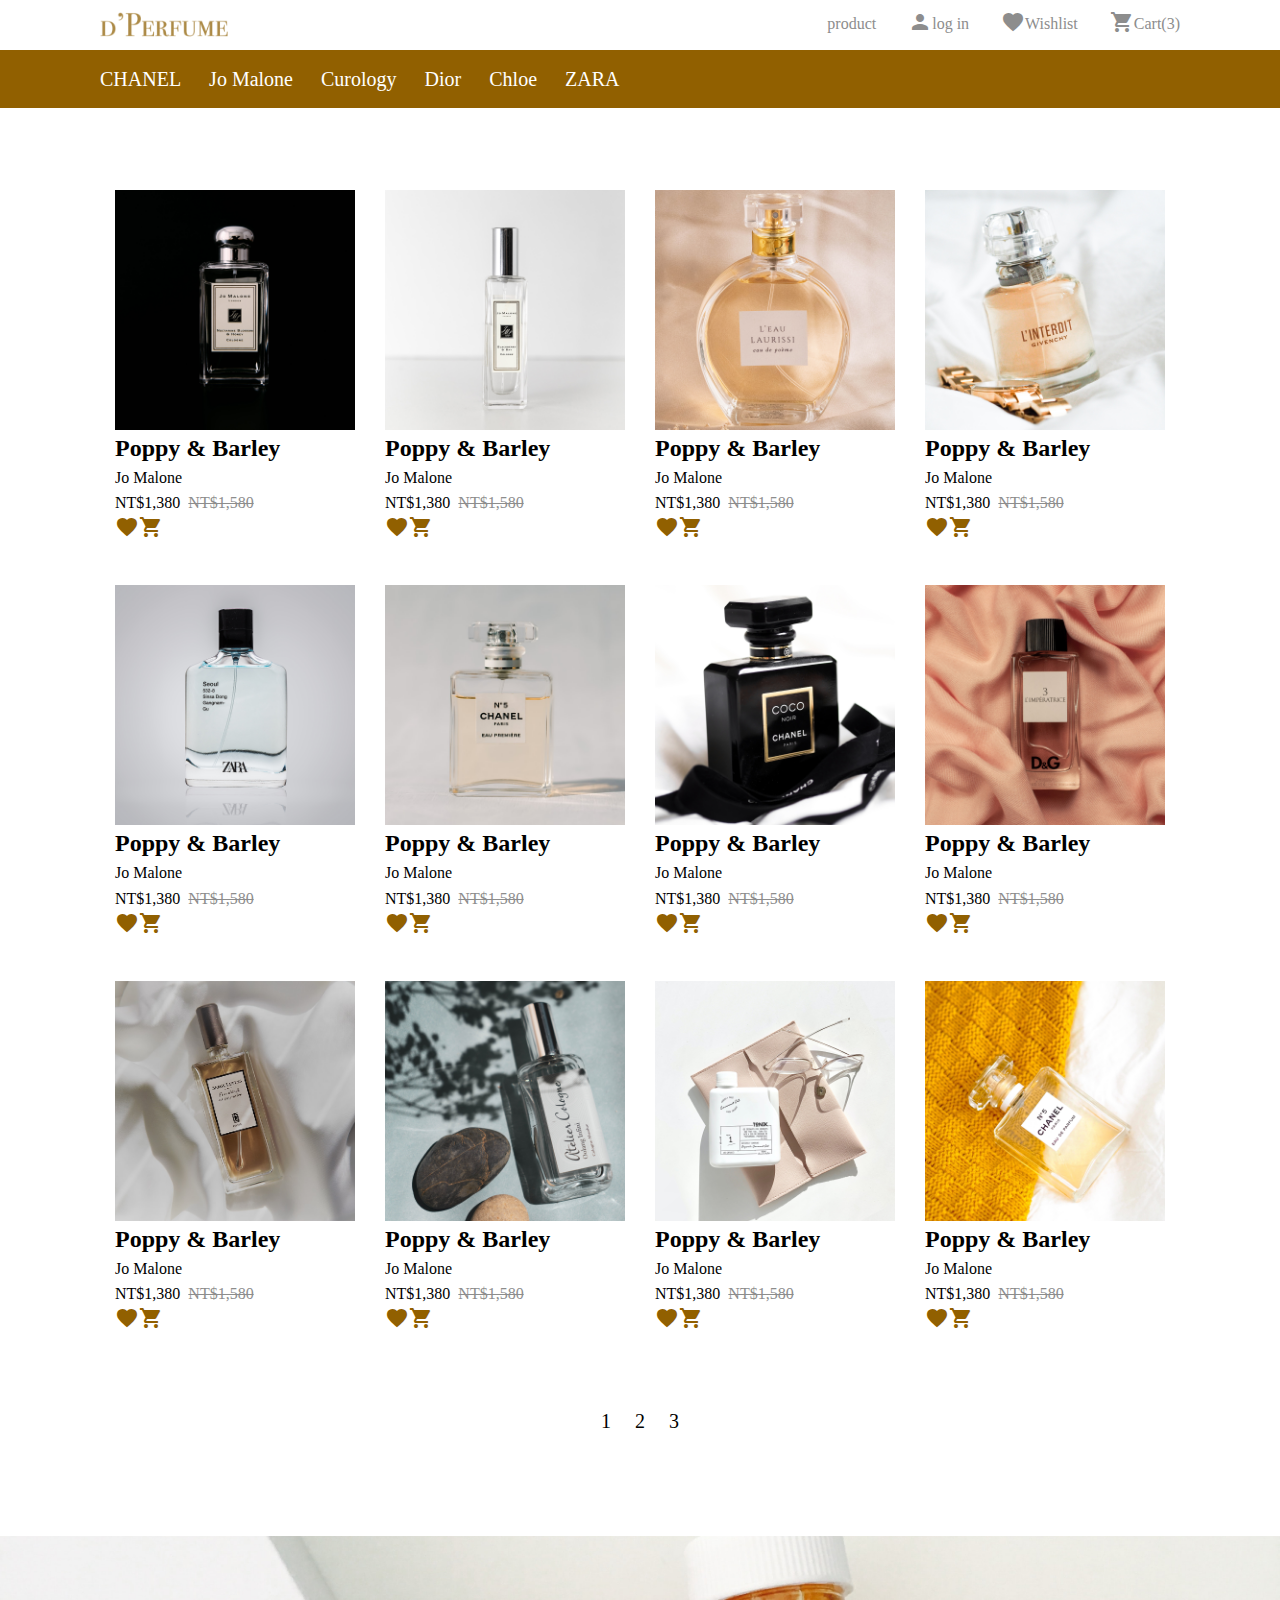
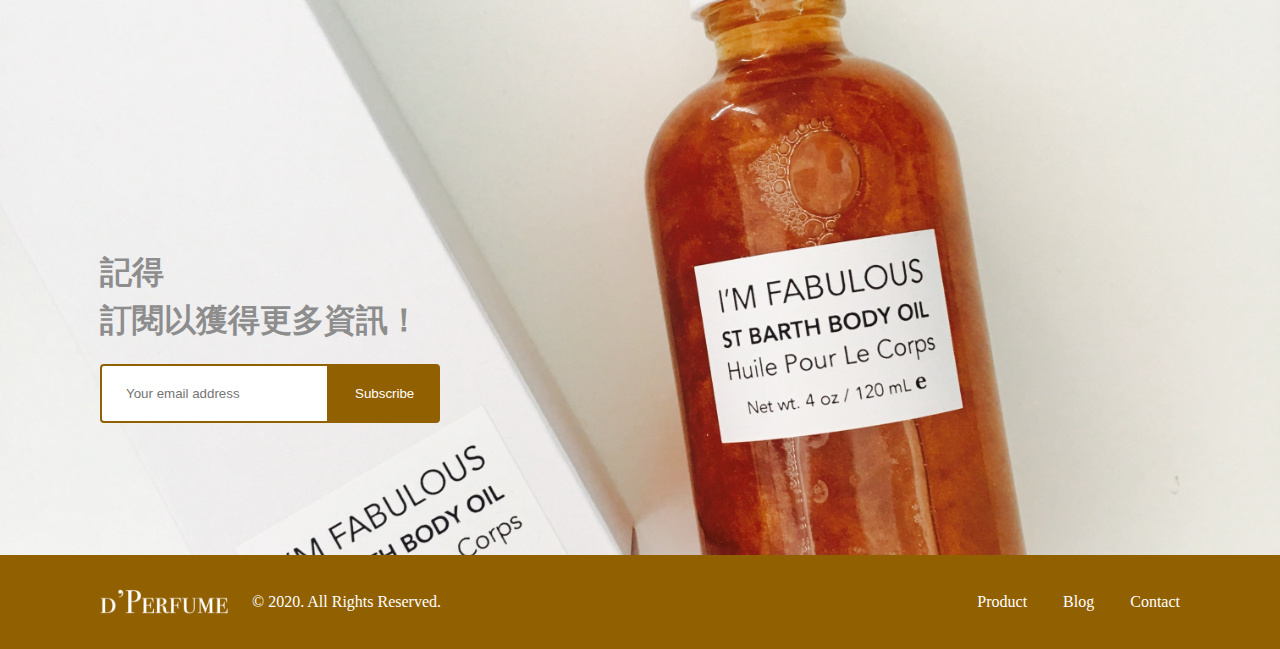
==== commit d506071d: "修改版本-2" ====
--- a/product.html
+++ b/product.html
@@ -203,7 +203,7 @@
             <div class="subs-text">
                 <h3>記得<br>訂閱以獲得更多資訊！</h3>
                 <form action="#">
-                    <input type="text" value="Your emial address"><input type="submit" value="Subscribe"></submit>
+                    <input type="email" placeholder="Your email address"><input type="submit" value="Subscribe"></submit>
     
                 </form>
             </div>
--- a/css/all.css
+++ b/css/all.css
@@ -541,12 +541,13 @@
   color: #8D8D8D;
   padding-bottom: 20px;
 }
-.subs input[type=text] {
+.subs input[type=email] {
   background: #FFF;
   color: #8D8D8D;
   border: 2px solid #916000;
   border-radius: 4px 0 0 4px;
   padding: 20px 24px;
+  outline: #916000;
 }
 .subs input[type=submit] {
   background: #916000;
